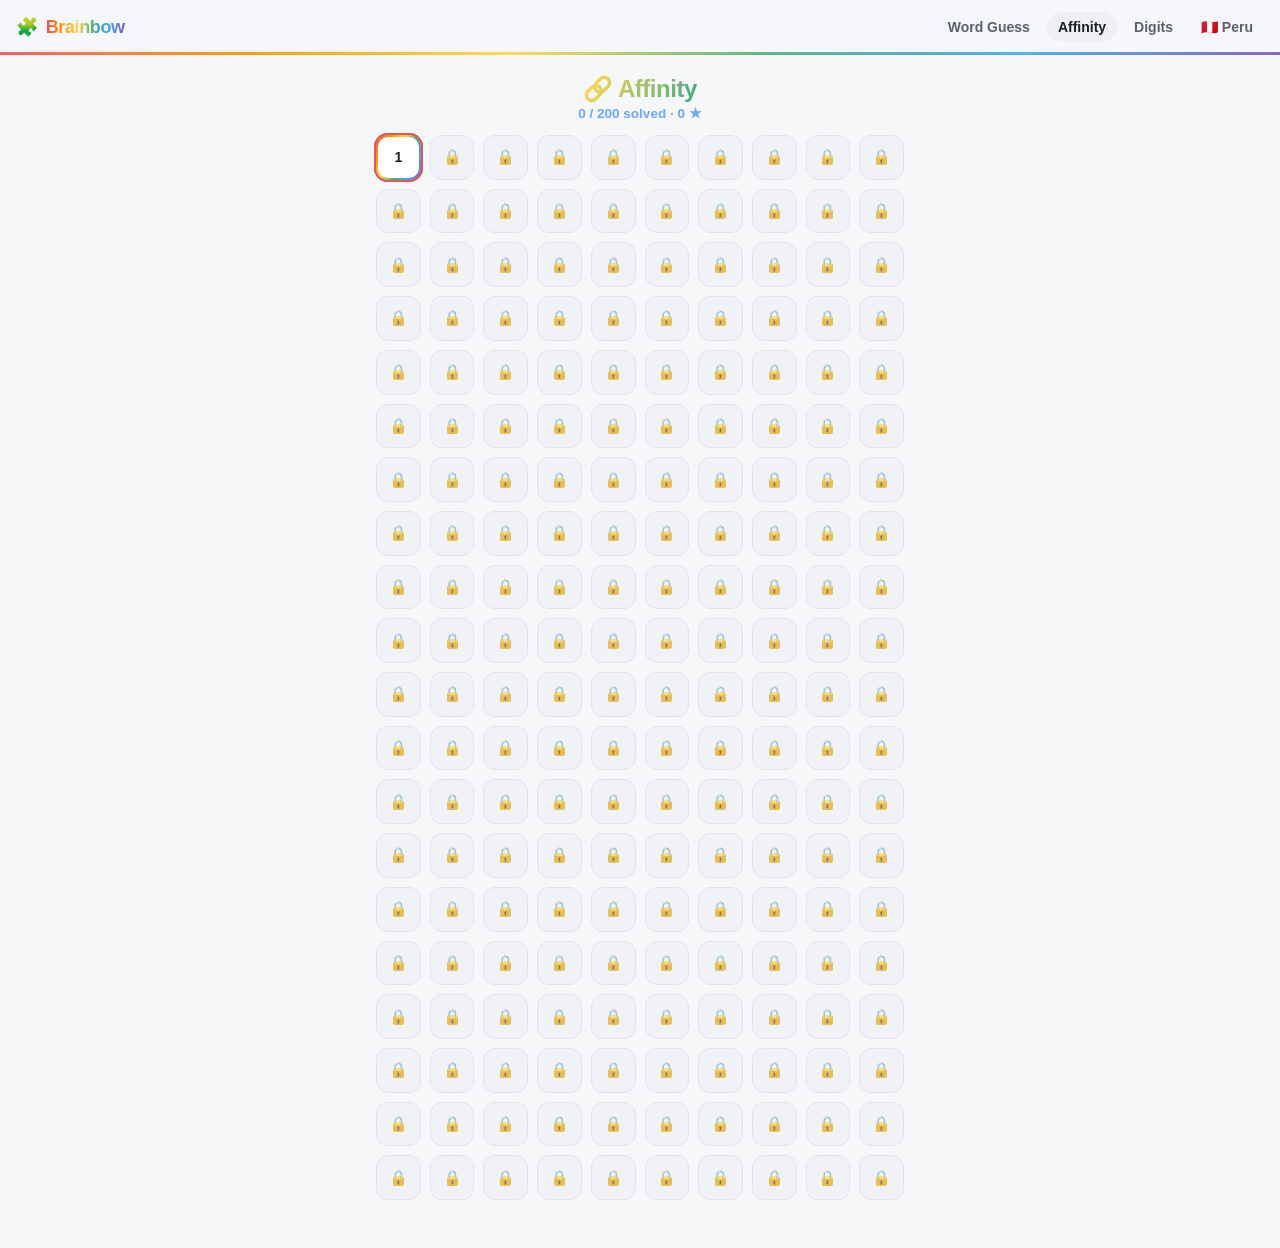
==== connections.html @ e3fe8738 "Add Cloudflare Web Analytics beacon (off until a token is set) Brainbow had no visitor measurement a" ====
<!doctype html>
<html lang="en">
<head>
  <meta charset="utf-8" />
  <meta name="viewport" content="width=device-width, initial-scale=1, viewport-fit=cover" />
  <meta name="theme-color" content="#0f1115" />
  <title>Affinity · Brainbow</title>
  <link rel="icon" href="data:image/svg+xml,%3Csvg xmlns='http://www.w3.org/2000/svg' viewBox='0 0 100 100'%3E%3Ctext y='.9em' font-size='90'%3E%F0%9F%94%97%3C/text%3E%3C/svg%3E" />
  <link rel="stylesheet" href="css/main.css?v=16" />
  <link rel="manifest" href="manifest.json" />
  <link rel="apple-touch-icon" href="icons/icon-180.png" />
  <meta name="apple-mobile-web-app-capable" content="yes" />
  <meta name="apple-mobile-web-app-status-bar-style" content="black-translucent" />
  <meta name="apple-mobile-web-app-title" content="Brainbow" />
  <meta name="mobile-web-app-capable" content="yes" />
</head>
<body>
  <div id="nav"></div>
  <main>
    <section id="select">
      <div class="game-head">
        <h1>🔗 Affinity</h1>
        <p id="progress-line"></p>
      </div>
      <div class="lv-grid" id="grid"></div>
    </section>

    <section id="play" hidden>
      <div class="play-head" id="playnav"></div>
      <p class="cn-hint" id="hint"></p>
      <div class="msg" id="msg"></div>
      <div class="cn-solved" id="solved"></div>
      <div class="cn-grid" id="cgrid"></div>
      <div class="cn-dots" id="dots"></div>
      <div class="hint-panel" id="hint-panel" hidden>
        <div class="hint-word" id="hint-word"></div>
        <div class="hint-text" id="hint-text"></div>
      </div>
      <div class="btn-row" id="controls">
        <button class="btn" id="hint-btn">💡 Hint <span id="hint-count">2</span></button>
        <button class="btn" id="shuffle-btn">Shuffle</button>
        <button class="btn" id="deselect-btn">Deselect</button>
        <button class="btn primary" id="submit-btn" disabled>Submit</button>
      </div>
    </section>
  </main>

  <script src="js/common.js?v=16"></script>
  <script src="js/cn-engine.js?v=16"></script>
  <script src="data/connections.js?v=16"></script>
  <script src="data/definitions.js?v=16"></script>
  <script src="js/connections.js?v=16"></script>
  <script>
    if ("serviceWorker" in navigator) {
      window.addEventListener("load", function () {
        navigator.serviceWorker.register("sw.js").catch(function () {});
      });
    }
  </script>
</body>
</html>
---- css/main.css ----
:root {
  --bg: #0f1115;
  --bg-elev: #171a21;
  --bg-elev-2: #1f232c;
  --line: #2a2f3a;
  --line-soft: #21252e;
  --text: #e8eaed;
  --text-dim: #9aa1ac;
  --text-faint: #6b7280;
  --accent: #6aa9ff;
  --accent-2: #b98cff;

  /* Soft pride spectrum, used sparingly as a playful accent */
  --pride: linear-gradient(90deg, #ef5350, #ff9800, #ffd54f, #4caf7d, #42a5f5, #7e57c2);
  --pride-tilt: linear-gradient(120deg, #ef5350, #ff9800, #ffd54f, #4caf7d, #42a5f5, #7e57c2);

  --good: #4caf7d;   /* correct spot / solved */
  --warn: #d8a94a;   /* present, wrong spot */
  --miss: #3a3f4a;   /* absent */

  /* Connections group colours — a vivid pride rainbow (warm → cool) */
  --c-yellow: #ff6b6b; /* d0 — coral red */
  --c-green: #ffd166;  /* d1 — sunshine yellow */
  --c-blue: #06d6a0;   /* d2 — teal green */
  --c-purple: #9b8cff; /* d3 — periwinkle violet */

  --radius: 14px;
  --radius-sm: 9px;
  --maxw: 560px;
  --shadow: 0 6px 24px rgba(0,0,0,.35);
  --font: -apple-system, BlinkMacSystemFont, "Segoe UI", Roboto, Helvetica, Arial, sans-serif;
}

@media (prefers-color-scheme: light) {
  :root {
    --bg: #f6f7f9;
    --bg-elev: #ffffff;
    --bg-elev-2: #eef0f4;
    --line: #d7dbe2;
    --line-soft: #e5e8ee;
    --text: #1c1f26;
    --text-dim: #5a616d;
    --text-faint: #8a919d;
    --miss: #c3c8d1;
    --shadow: 0 6px 20px rgba(20,25,40,.10);
  }
}

* { box-sizing: border-box; }

html, body {
  margin: 0;
  padding: 0;
  background: var(--bg);
  color: var(--text);
  font-family: var(--font);
  -webkit-text-size-adjust: 100%;
  -webkit-tap-highlight-color: transparent;
}

body {
  min-height: 100dvh;
  display: flex;
  flex-direction: column;
}

button { font-family: inherit; }

a { color: var(--accent); }

/* ---------- Top nav ---------- */
.nav {
  position: sticky;
  top: 0;
  z-index: 20;
  display: flex;
  align-items: center;
  gap: 10px;
  padding: 12px 16px calc(12px + env(safe-area-inset-bottom, 0px));
  padding-top: calc(12px + env(safe-area-inset-top, 0px));
  background: color-mix(in srgb, var(--bg) 85%, transparent);
  backdrop-filter: saturate(150%) blur(10px);
  border-bottom: 1px solid var(--line-soft);
}
.nav a.brand {
  font-weight: 800;
  letter-spacing: -.02em;
  color: var(--text);
  text-decoration: none;
  font-size: 18px;
  display: flex;
  align-items: center;
  gap: 8px;
}
.nav .spacer { flex: 1; }
.nav .links { display: flex; gap: 6px; }
.nav .links a {
  color: var(--text-dim);
  text-decoration: none;
  font-size: 14px;
  font-weight: 600;
  padding: 7px 11px;
  border-radius: 999px;
}
.nav .links a.active { color: var(--text); background: var(--bg-elev-2); }
.nav .links a:hover { color: var(--text); }

/* ---------- Layout ---------- */
main {
  width: 100%;
  max-width: var(--maxw);
  margin: 0 auto;
  padding: 20px 16px 48px;
  flex: 1;
}

/* ---------- Home ---------- */
.home-hero { text-align: center; margin: 18px 0 26px; }
.home-hero h1 { font-size: 34px; margin: 0 0 6px; letter-spacing: -.03em; }
.home-sub { color: var(--text-dim); margin: 0; }

.cards { display: grid; gap: 14px; }
.section-h { font-size: 15px; text-transform: uppercase; letter-spacing: .08em; color: var(--text-dim); margin: 26px 0 12px; }
.pack-blurb { color: var(--text-dim); font-size: 13px; margin: 8px auto 0; max-width: 34em; }
.lv-grid.pack { max-width: 360px; }
.card {
  display: block;
  text-decoration: none;
  color: inherit;
  background: var(--bg-elev);
  border: 1px solid var(--line-soft);
  border-radius: var(--radius);
  padding: 18px;
  box-shadow: var(--shadow);
  transition: transform .12s ease, border-color .12s ease;
}
.card:hover { transform: translateY(-2px); border-color: var(--line); }
.card:active { transform: translateY(0); }
.card-top { display: flex; align-items: center; gap: 14px; }
.card-icon {
  width: 52px; height: 52px; flex: none;
  border-radius: 12px;
  display: grid; place-items: center;
  font-size: 26px;
  background: var(--bg-elev-2);
}
.card-title { font-size: 19px; font-weight: 800; margin: 0; letter-spacing: -.02em; }
.card-desc { color: var(--text-dim); font-size: 13.5px; margin: 3px 0 0; }
.card-meta { display: flex; align-items: center; gap: 12px; margin-top: 14px; }
.badge {
  font-size: 12px; font-weight: 700; padding: 4px 10px; border-radius: 999px;
  background: var(--bg-elev-2); color: var(--text-dim);
}
.badge.done { background: color-mix(in srgb, var(--good) 22%, transparent); color: var(--good); }
.badge.streak { background: color-mix(in srgb, var(--warn) 20%, transparent); color: var(--warn); }
.card-cta { margin-left: auto; color: var(--accent); font-weight: 700; font-size: 14px; }

.home-foot { text-align: center; color: var(--text-faint); font-size: 12.5px; margin-top: 30px; }

/* ---------- Generic game chrome ---------- */
.game-head { text-align: center; margin-bottom: 14px; }
.game-head h1 { font-size: 24px; margin: 0 0 2px; letter-spacing: -.02em; }
.game-head p { color: var(--text-dim); margin: 0; font-size: 13.5px; }

.msg {
  min-height: 22px;
  text-align: center;
  font-weight: 700;
  font-size: 14px;
  margin: 6px 0 12px;
  color: var(--text-dim);
}

.toast {
  position: fixed;
  left: 50%;
  top: 84px;
  transform: translateX(-50%);
  background: var(--text);
  color: var(--bg);
  padding: 10px 16px;
  border-radius: 8px;
  font-weight: 700;
  font-size: 14px;
  z-index: 60;
  box-shadow: var(--shadow);
  animation: toast-in .18s ease;
}
@keyframes toast-in { from { opacity: 0; transform: translate(-50%, -6px); } }

.btn {
  border: 1px solid var(--line);
  background: var(--bg-elev-2);
  color: var(--text);
  border-radius: 10px;
  padding: 11px 16px;
  font-size: 15px;
  font-weight: 700;
  cursor: pointer;
}
.btn:active { transform: translateY(1px); }
.btn.primary { background: var(--accent); border-color: var(--accent); color: #06122a; }
.btn:disabled { opacity: .45; cursor: default; }
.btn-row { display: flex; gap: 10px; justify-content: center; flex-wrap: wrap; }

/* ---------- Wordle ---------- */
.wg-board { --cell: 52px; display: grid; gap: 6px; justify-content: center; margin: 8px auto 16px; }
.wg-row { display: grid; gap: 6px; }
.wg-cell {
  width: var(--cell); height: var(--cell);
  border: 2px solid var(--line);
  border-radius: 6px;
  display: grid; place-items: center;
  font-size: calc(var(--cell) * 0.5); font-weight: 800; text-transform: uppercase;
  color: var(--text);
}
.wg-cell.filled { border-color: var(--text-faint); animation: pop .1s ease; }
.wg-cell.good { background: var(--good); border-color: var(--good); color: #fff; }
.wg-cell.warn { background: var(--warn); border-color: var(--warn); color: #fff; }
.wg-cell.miss { background: var(--miss); border-color: var(--miss); color: #fff; }
.wg-cell.reveal { background: transparent; border-color: var(--accent); color: var(--accent); }
.wg-cell.shake { animation: shake .35s ease; }
@keyframes pop { 50% { transform: scale(1.08); } }
@media (max-width: 400px) { .wg-board { --cell: 46px; } }
@media (max-width: 340px) { .wg-board { --cell: 40px; } }

.kbd { display: grid; gap: 7px; max-width: 500px; margin: 0 auto; }
.kbd-row { display: flex; gap: 6px; justify-content: center; }
.key {
  flex: 1;
  min-width: 0;
  height: 52px;
  border: none;
  border-radius: 6px;
  background: var(--bg-elev-2);
  color: var(--text);
  font-weight: 700;
  font-size: 14px;
  text-transform: uppercase;
  cursor: pointer;
}
.key.wide { flex: 1.6; font-size: 12px; }
.key.good { background: var(--good); color: #fff; }
.key.warn { background: var(--warn); color: #fff; }
.key.miss { background: var(--miss); color: #fff; }
.key:active { transform: translateY(1px); }

/* ---------- Connections ---------- */
.cn-solved { display: grid; gap: 8px; margin-bottom: 8px; }
.cn-group {
  border-radius: 10px;
  padding: 10px 12px;
  text-align: center;
  color: #10131a;
}
.cn-group .cat { font-weight: 800; font-size: 13px; text-transform: uppercase; letter-spacing: .03em; }
.cn-group .members { font-weight: 600; font-size: 13px; margin-top: 2px; }
.cn-d0 { background: var(--c-yellow); }
.cn-d1 { background: var(--c-green); }
.cn-d2 { background: var(--c-blue); }
.cn-d3 { background: var(--c-purple); }

.cn-grid { display: grid; grid-template-columns: repeat(4, 1fr); gap: 8px; margin-bottom: 14px; }
.cn-tile {
  aspect-ratio: 1 / 1;
  border: none;
  border-radius: 8px;
  background: var(--bg-elev-2);
  color: var(--text);
  font-weight: 800;
  font-size: clamp(11px, 3.4vw, 15px);
  text-transform: uppercase;
  cursor: pointer;
  padding: 2px;
  display: grid; place-items: center;
  transition: transform .08s ease, background .12s ease;
  word-break: break-word;
  line-height: 1.05;
}
.cn-tile.sel { background: var(--text); color: var(--bg); }
.cn-tile.shake { animation: shake .35s ease; }
@keyframes shake { 25% { transform: translateX(-5px); } 75% { transform: translateX(5px); } }

.cn-dots { display: flex; gap: 8px; justify-content: center; margin: 4px 0 14px; }
.cn-dot { width: 13px; height: 13px; border-radius: 50%; background: var(--bg-elev-2); border: 1px solid var(--line); }
.cn-dot.used { background: var(--text-faint); border-color: var(--text-faint); }

/* ---------- Digits ---------- */
.dg-target {
  text-align: center;
  margin: 6px auto 18px;
}
.dg-target .label { color: var(--text-dim); font-size: 12px; text-transform: uppercase; letter-spacing: .1em; font-weight: 700; }
.dg-target .num { font-size: 52px; font-weight: 800; letter-spacing: -.02em; line-height: 1; margin-top: 2px; }

.dg-tiles { display: grid; grid-template-columns: repeat(3, 1fr); gap: 12px; max-width: 340px; margin: 0 auto 18px; }
.dg-tile {
  aspect-ratio: 1.4 / 1;
  border: 2px solid var(--line);
  border-radius: 12px;
  background: var(--bg-elev-2);
  color: var(--text);
  font-size: 26px;
  font-weight: 800;
  cursor: pointer;
  transition: transform .08s ease;
}
.dg-tile.sel { border-color: var(--accent); background: color-mix(in srgb, var(--accent) 18%, var(--bg-elev-2)); }
.dg-tile.used { opacity: .25; cursor: default; }
.dg-tile:active:not(.used) { transform: translateY(1px); }

.dg-ops { display: flex; gap: 10px; justify-content: center; margin-bottom: 16px; }
.dg-op {
  width: 56px; height: 56px;
  border: 2px solid var(--line);
  border-radius: 12px;
  background: var(--bg-elev);
  color: var(--text);
  font-size: 26px; font-weight: 800;
  cursor: pointer;
}
.dg-op.sel { border-color: var(--accent-2); background: color-mix(in srgb, var(--accent-2) 20%, var(--bg-elev)); }

/* ---------- Result overlay ---------- */
.overlay {
  position: fixed; inset: 0;
  background: rgba(0,0,0,.55);
  display: grid; place-items: center;
  padding: 20px;
  z-index: 50;
}
.overlay[hidden] { display: none; }
.sheet {
  background: var(--bg-elev);
  border: 1px solid var(--line);
  border-radius: 16px;
  padding: 22px;
  width: 100%;
  max-width: 400px;
  box-shadow: var(--shadow);
}
.sheet h2 { margin: 0 0 4px; text-align: center; font-size: 20px; }
.sheet .result-line { text-align: center; color: var(--text-dim); margin: 0 0 16px; font-weight: 600; }

/* ---------- Home cards: level progress ---------- */
.card-main { min-width: 0; }
.card-progress { margin-top: 14px; }
.bar {
  height: 8px; border-radius: 999px; background: var(--bg-elev-2);
  overflow: hidden; margin-bottom: 10px;
}
.bar span { display: block; height: 100%; border-radius: 999px; background: var(--good); transition: width .3s ease; }
.badge.star { background: color-mix(in srgb, var(--warn) 22%, transparent); color: var(--warn); }

/* ---------- Level select grid ---------- */
#progress-line { color: var(--accent); font-weight: 700; font-size: 13.5px; }
.lv-grid {
  display: grid;
  grid-template-columns: repeat(5, 1fr);
  gap: 9px;
  max-width: 420px;
  margin: 6px auto 0;
}
.lv {
  position: relative;
  aspect-ratio: 1 / 1;
  border: 1px solid var(--line);
  border-radius: 12px;
  background: var(--bg-elev);
  color: var(--text);
  font-weight: 800;
  font-size: 17px;
  cursor: pointer;
  display: grid;
  place-items: center;
}
.lv.locked { color: var(--text-faint); background: var(--bg-elev-2); cursor: default; opacity: .7; }
.lv.open { border-color: var(--line); }
.lv.next { border-color: var(--accent); box-shadow: 0 0 0 2px color-mix(in srgb, var(--accent) 35%, transparent); }
.lv.done { background: color-mix(in srgb, var(--good) 20%, var(--bg-elev)); border-color: color-mix(in srgb, var(--good) 45%, var(--line)); }
.lv:active:not(.locked) { transform: translateY(1px); }
.lvnum { line-height: 1; }
.lvlock { font-size: 15px; }
.lvstars {
  position: absolute; bottom: 5px; left: 0; right: 0;
  font-size: 9px; letter-spacing: 1px; color: var(--warn); line-height: 1;
}
.lv.lost {
  background: color-mix(in srgb, #d9615c 16%, var(--bg-elev));
  border-color: color-mix(in srgb, #d9615c 45%, var(--line));
  color: var(--text-faint);
  cursor: pointer;
}
.lvx { position: absolute; bottom: 4px; left: 0; right: 0; font-size: 11px; font-weight: 800; color: #d9615c; line-height: 1; }
@media (min-width: 440px) { .lv-grid { grid-template-columns: repeat(10, 1fr); max-width: 560px; } .lv { font-size: 14px; } }

/* ---------- Play view header ---------- */
.play-head { display: flex; align-items: center; gap: 12px; margin-bottom: 12px; }
.btn.back { padding: 8px 12px; font-size: 14px; }
.lvnav { display: flex; align-items: center; gap: 8px; margin-left: auto; }
.btn.navbtn { padding: 8px 13px; font-size: 15px; }
.btn.navbtn:disabled { opacity: .3; }
.level-label { font-weight: 800; font-size: 15px; color: var(--text); min-width: 92px; text-align: center; }
.cn-hint { text-align: center; color: var(--text-faint); font-size: 12.5px; margin: 0 0 8px; }

/* Hint (word explanation) panel */
.hint-panel {
  background: var(--bg-elev);
  border: 1px solid var(--line-soft);
  border-left: 3px solid var(--warn);
  border-radius: var(--radius-sm);
  padding: 10px 14px;
  margin: 0 0 14px;
  animation: toast-in .18s ease;
}
.hint-word { font-weight: 800; font-size: 13px; letter-spacing: .04em; margin-bottom: 3px; }
.hint-text { color: var(--text-dim); font-size: 13.5px; line-height: 1.45; }
#hint-btn.thinking { opacity: .6; }
#hint-count {
  display: inline-block; min-width: 18px; text-align: center;
  background: color-mix(in srgb, var(--warn) 22%, transparent);
  color: var(--warn); border-radius: 999px; font-size: 12px; padding: 1px 5px; margin-left: 2px;
}

/* ---------- Result overlay stars ---------- */
.result-stars { text-align: center; font-size: 34px; letter-spacing: 6px; color: var(--warn); margin: 4px 0 6px; }
.sheet .btn-row { margin-top: 10px; }

/* ======================================================================
   Playful pride accents — a soft rainbow used sparingly, base UI stays calm
   ====================================================================== */

/* Thin pride hairline under the sticky header */
.nav::after {
  content: "";
  position: absolute;
  left: 0; right: 0; bottom: -1px;
  height: 3px;
  background: var(--pride);
  opacity: .9;
}
/* Rainbow wordmark */
.nav .brand span {
  background: var(--pride);
  -webkit-background-clip: text;
  background-clip: text;
  -webkit-text-fill-color: transparent;
  color: transparent;
}

/* Home hero: gradient title + a soft rainbow glow behind it */
.home-hero { position: relative; z-index: 0; }
.home-hero::before {
  content: "";
  position: absolute;
  left: 50%; top: 4px;
  transform: translateX(-50%);
  width: min(320px, 80%); height: 120px;
  background: var(--pride-tilt);
  filter: blur(64px);
  opacity: .20;
  border-radius: 999px;
  z-index: -1;
  pointer-events: none;
}
.home-hero h1 {
  background: var(--pride-tilt);
  -webkit-background-clip: text;
  background-clip: text;
  -webkit-text-fill-color: transparent;
  color: transparent;
}
.game-head h1 {
  background: var(--pride-tilt);
  -webkit-background-clip: text;
  background-clip: text;
  -webkit-text-fill-color: transparent;
  color: transparent;
}

/* Primary actions & progress bars carry the gradient */
.btn.primary {
  background: var(--pride-tilt);
  border: none;
  color: #12131a;
}
.bar span { background: var(--pride); }

/* The next-up level gets a gentle rainbow ring */
.lv.next {
  border-color: transparent;
  box-shadow: 0 0 0 2px #ef5350, 0 0 0 2px #7e57c2;
  background:
    linear-gradient(var(--bg-elev), var(--bg-elev)) padding-box,
    var(--pride-tilt) border-box;
  border: 2px solid transparent;
}

/* A little bounce on playable level tiles */
.lv.open:hover, .lv.done:hover { transform: translateY(-2px); }
.lv { transition: transform .1s ease; }

/* Star badge & card star tint stays warm; add a subtle gradient to CTAs */
.card-cta { background: var(--pride); -webkit-background-clip: text; background-clip: text; -webkit-text-fill-color: transparent; color: transparent; font-weight: 800; }

/* Keep the header from overflowing on small screens (longer wordmark + 4 links) */
.nav .links { overflow-x: auto; scrollbar-width: none; }
.nav .links::-webkit-scrollbar { display: none; }
@media (max-width: 520px) {
  .nav { padding-left: 12px; padding-right: 12px; gap: 6px; }
  .nav .brand { font-size: 16px; }
  .nav .links { gap: 2px; }
  .nav .links a { font-size: 12.5px; padding: 6px 7px; white-space: nowrap; }
}
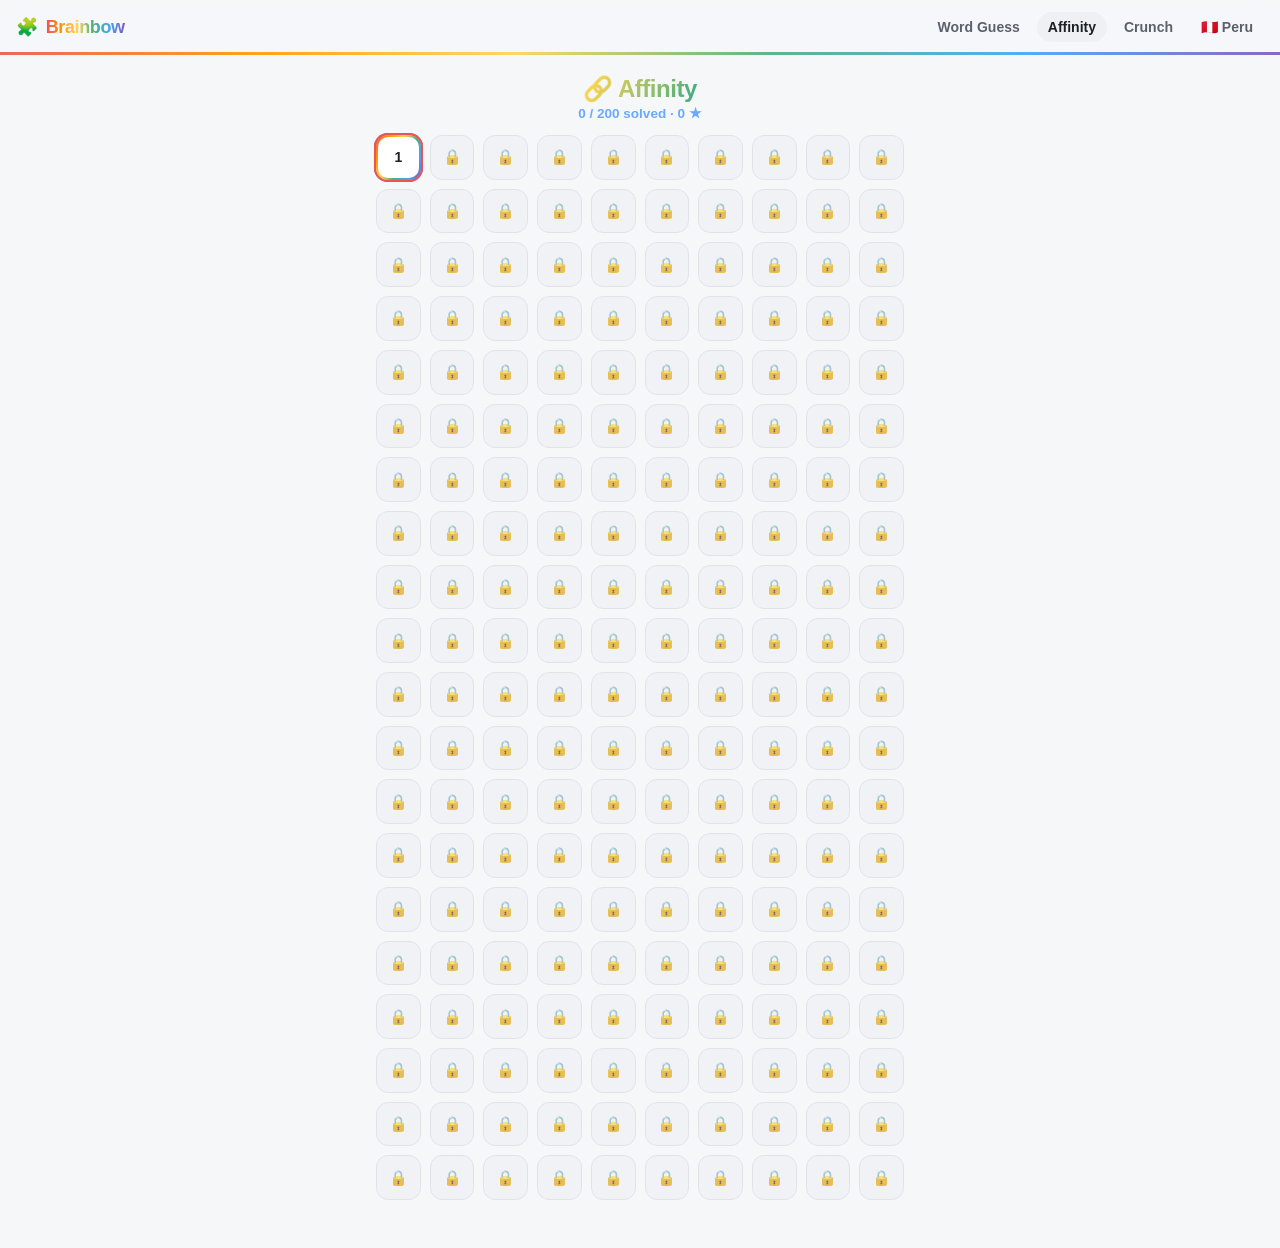
==== commit 063d31f4: "Rename Digits to Crunch and move Word Guess off the green tile Groundwork for a Play Store listing, " ====
--- a/connections.html
+++ b/connections.html
@@ -6,7 +6,7 @@
   <meta name="theme-color" content="#0f1115" />
   <title>Affinity · Brainbow</title>
   <link rel="icon" href="data:image/svg+xml,%3Csvg xmlns='http://www.w3.org/2000/svg' viewBox='0 0 100 100'%3E%3Ctext y='.9em' font-size='90'%3E%F0%9F%94%97%3C/text%3E%3C/svg%3E" />
-  <link rel="stylesheet" href="css/main.css?v=16" />
+  <link rel="stylesheet" href="css/main.css?v=21" />
   <link rel="manifest" href="manifest.json" />
   <link rel="apple-touch-icon" href="icons/icon-180.png" />
   <meta name="apple-mobile-web-app-capable" content="yes" />
@@ -45,11 +45,11 @@
     </section>
   </main>
 
-  <script src="js/common.js?v=16"></script>
-  <script src="js/cn-engine.js?v=16"></script>
-  <script src="data/connections.js?v=16"></script>
-  <script src="data/definitions.js?v=16"></script>
-  <script src="js/connections.js?v=16"></script>
+  <script src="js/common.js?v=21"></script>
+  <script src="js/cn-engine.js?v=21"></script>
+  <script src="data/connections.js?v=21"></script>
+  <script src="data/definitions.js?v=21"></script>
+  <script src="js/connections.js?v=21"></script>
   <script>
     if ("serviceWorker" in navigator) {
       window.addEventListener("load", function () {
--- a/css/main.css
+++ b/css/main.css
@@ -14,9 +14,16 @@
   --pride: linear-gradient(90deg, #ef5350, #ff9800, #ffd54f, #4caf7d, #42a5f5, #7e57c2);
   --pride-tilt: linear-gradient(120deg, #ef5350, #ff9800, #ffd54f, #4caf7d, #42a5f5, #7e57c2);
 
-  --good: #4caf7d;   /* correct spot / solved */
+  --good: #4caf7d;   /* solved / progress, used across the app */
   --warn: #d8a94a;   /* present, wrong spot */
   --miss: #3a3f4a;   /* absent */
+
+  /* Word Guess "correct spot" is deliberately Brainbow blue-violet rather
+     than the green everyone expects from that genre — more on-brand, and it
+     keeps our board from reading as a copy of someone else's. Kept separate
+     from --good so the rest of the app's solved-green is untouched. */
+  --wg-good: #5b83ea;
+  --wg-good-2: #9b6cf0;
 
   /* Connections group colours — a vivid pride rainbow (warm → cool) */
   --c-yellow: #ff6b6b; /* d0 — coral red */
@@ -157,6 +164,26 @@
 
 .home-foot { text-align: center; color: var(--text-faint); font-size: 12.5px; margin-top: 30px; }
 
+/* "Add to your phone" — the install button and its explainer sheet */
+.install-slot { display: flex; justify-content: center; margin: 26px 0 4px; }
+.install-btn { font-size: 14px; padding: 9px 15px; }
+.install-steps {
+  margin: 0 0 14px;
+  padding-left: 22px;
+  color: var(--text-dim);
+  font-size: 14px;
+  line-height: 1.55;
+}
+.install-steps li { margin-bottom: 7px; }
+.install-steps b { color: var(--text); }
+.install-note {
+  margin: 0;
+  color: var(--text-faint);
+  font-size: 12.5px;
+  line-height: 1.5;
+  text-align: center;
+}
+
 /* ---------- Generic game chrome ---------- */
 .game-head { text-align: center; margin-bottom: 14px; }
 .game-head h1 { font-size: 24px; margin: 0 0 2px; letter-spacing: -.02em; }
@@ -215,7 +242,10 @@
   color: var(--text);
 }
 .wg-cell.filled { border-color: var(--text-faint); animation: pop .1s ease; }
-.wg-cell.good { background: var(--good); border-color: var(--good); color: #fff; }
+.wg-cell.good {
+  background: linear-gradient(135deg, var(--wg-good), var(--wg-good-2));
+  border-color: var(--wg-good); color: #fff;
+}
 .wg-cell.warn { background: var(--warn); border-color: var(--warn); color: #fff; }
 .wg-cell.miss { background: var(--miss); border-color: var(--miss); color: #fff; }
 .wg-cell.reveal { background: transparent; border-color: var(--accent); color: var(--accent); }
@@ -240,7 +270,7 @@
   cursor: pointer;
 }
 .key.wide { flex: 1.6; font-size: 12px; }
-.key.good { background: var(--good); color: #fff; }
+.key.good { background: linear-gradient(135deg, var(--wg-good), var(--wg-good-2)); color: #fff; }
 .key.warn { background: var(--warn); color: #fff; }
 .key.miss { background: var(--miss); color: #fff; }
 .key:active { transform: translateY(1px); }
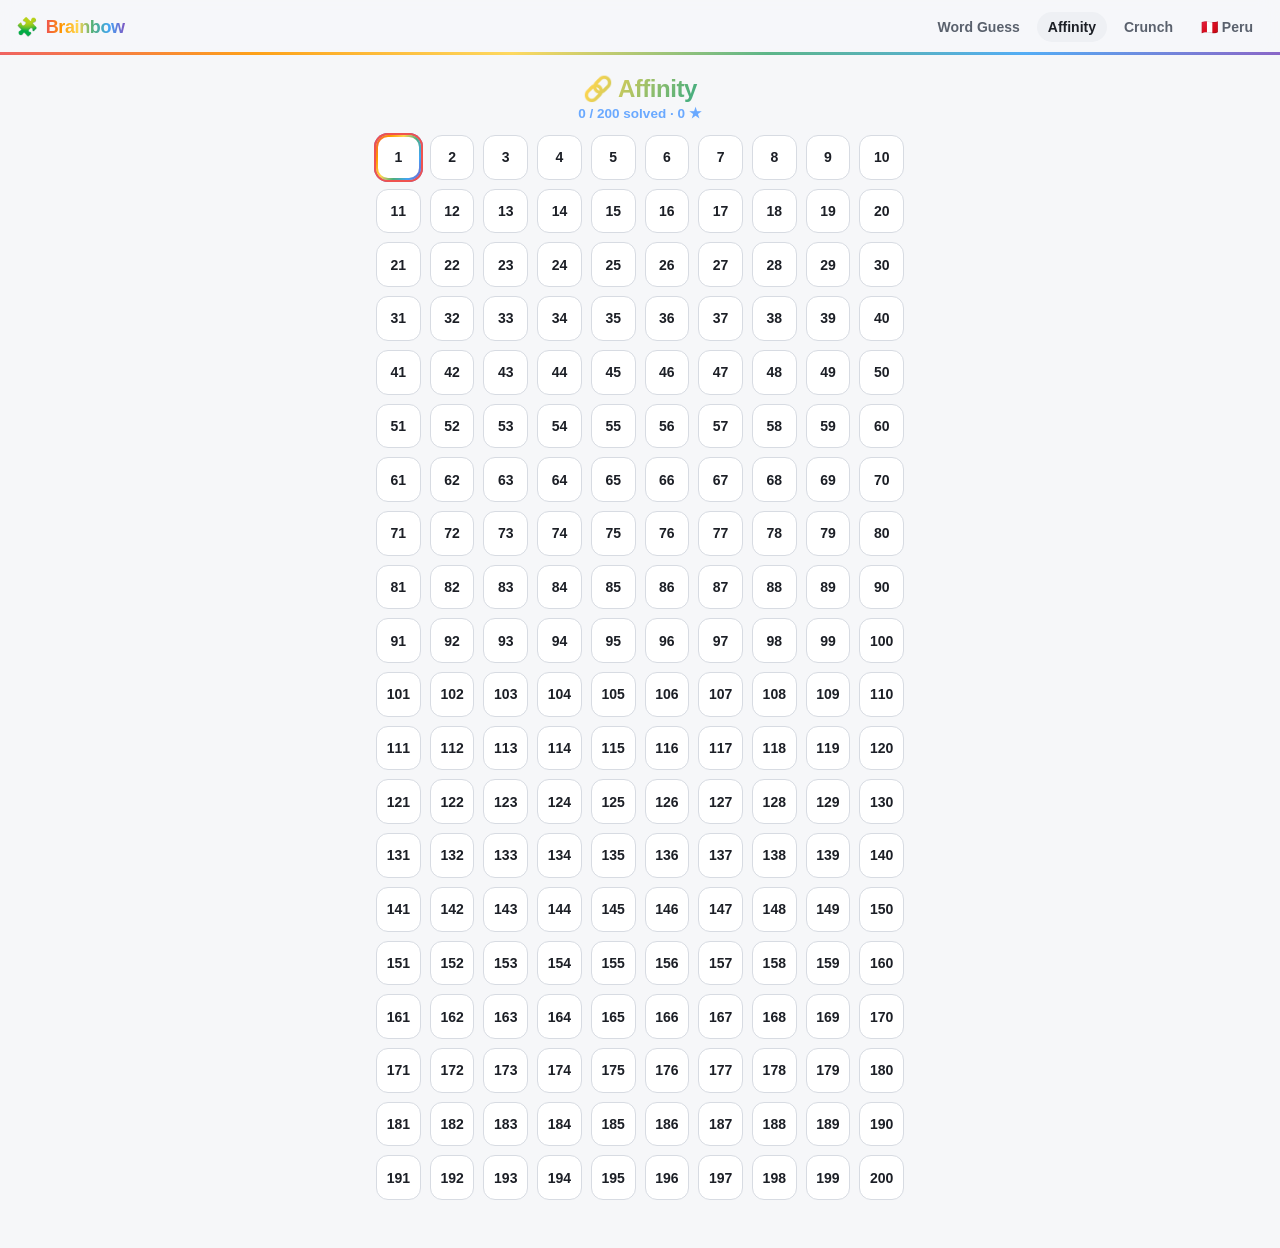
==== commit c576e847: "Unlock every level — free level selection, no progression gate Players pick any level in any order. " ====
--- a/connections.html
+++ b/connections.html
@@ -6,7 +6,7 @@
   <meta name="theme-color" content="#0f1115" />
   <title>Affinity · Brainbow</title>
   <link rel="icon" href="data:image/svg+xml,%3Csvg xmlns='http://www.w3.org/2000/svg' viewBox='0 0 100 100'%3E%3Ctext y='.9em' font-size='90'%3E%F0%9F%94%97%3C/text%3E%3C/svg%3E" />
-  <link rel="stylesheet" href="css/main.css?v=21" />
+  <link rel="stylesheet" href="css/main.css?v=23" />
   <link rel="manifest" href="manifest.json" />
   <link rel="apple-touch-icon" href="icons/icon-180.png" />
   <meta name="apple-mobile-web-app-capable" content="yes" />
@@ -45,11 +45,11 @@
     </section>
   </main>
 
-  <script src="js/common.js?v=21"></script>
-  <script src="js/cn-engine.js?v=21"></script>
-  <script src="data/connections.js?v=21"></script>
-  <script src="data/definitions.js?v=21"></script>
-  <script src="js/connections.js?v=21"></script>
+  <script src="js/common.js?v=23"></script>
+  <script src="js/cn-engine.js?v=23"></script>
+  <script src="data/connections.js?v=23"></script>
+  <script src="data/definitions.js?v=23"></script>
+  <script src="js/connections.js?v=23"></script>
   <script>
     if ("serviceWorker" in navigator) {
       window.addEventListener("load", function () {
--- a/css/main.css
+++ b/css/main.css
@@ -404,13 +404,11 @@
   display: grid;
   place-items: center;
 }
-.lv.locked { color: var(--text-faint); background: var(--bg-elev-2); cursor: default; opacity: .7; }
 .lv.open { border-color: var(--line); }
 .lv.next { border-color: var(--accent); box-shadow: 0 0 0 2px color-mix(in srgb, var(--accent) 35%, transparent); }
 .lv.done { background: color-mix(in srgb, var(--good) 20%, var(--bg-elev)); border-color: color-mix(in srgb, var(--good) 45%, var(--line)); }
-.lv:active:not(.locked) { transform: translateY(1px); }
+.lv:active { transform: translateY(1px); }
 .lvnum { line-height: 1; }
-.lvlock { font-size: 15px; }
 .lvstars {
   position: absolute; bottom: 5px; left: 0; right: 0;
   font-size: 9px; letter-spacing: 1px; color: var(--warn); line-height: 1;
@@ -542,3 +540,25 @@
   .nav .links { gap: 2px; }
   .nav .links a { font-size: 12.5px; padding: 6px 7px; white-space: nowrap; }
 }
+
+/* ---------- Prose pages (privacy) ---------- */
+.prose { max-width: 620px; }
+.prose h1 { font-size: 30px; margin: 8px 0 10px; letter-spacing: -.03em; }
+.prose h2 {
+  font-size: 17px; margin: 26px 0 8px; letter-spacing: -.01em;
+  color: var(--text);
+}
+.prose p { color: var(--text-dim); line-height: 1.62; margin: 0 0 12px; font-size: 15px; }
+.prose p b { color: var(--text); }
+.prose ul { color: var(--text-dim); line-height: 1.62; font-size: 15px; padding-left: 22px; margin: 0 0 12px; }
+.prose li { margin-bottom: 6px; }
+.prose-lead { font-size: 16.5px !important; color: var(--text) !important; }
+.prose-date { color: var(--text-faint) !important; font-size: 13px !important; }
+.prose-foot {
+  margin-top: 28px !important; padding-top: 14px;
+  border-top: 1px solid var(--line-soft);
+  color: var(--text-faint) !important; font-size: 13px !important;
+}
+.foot-links { margin-top: 8px; }
+.foot-links a { color: var(--text-faint); font-size: 12.5px; text-decoration: none; }
+.foot-links a:hover { color: var(--text-dim); text-decoration: underline; }
